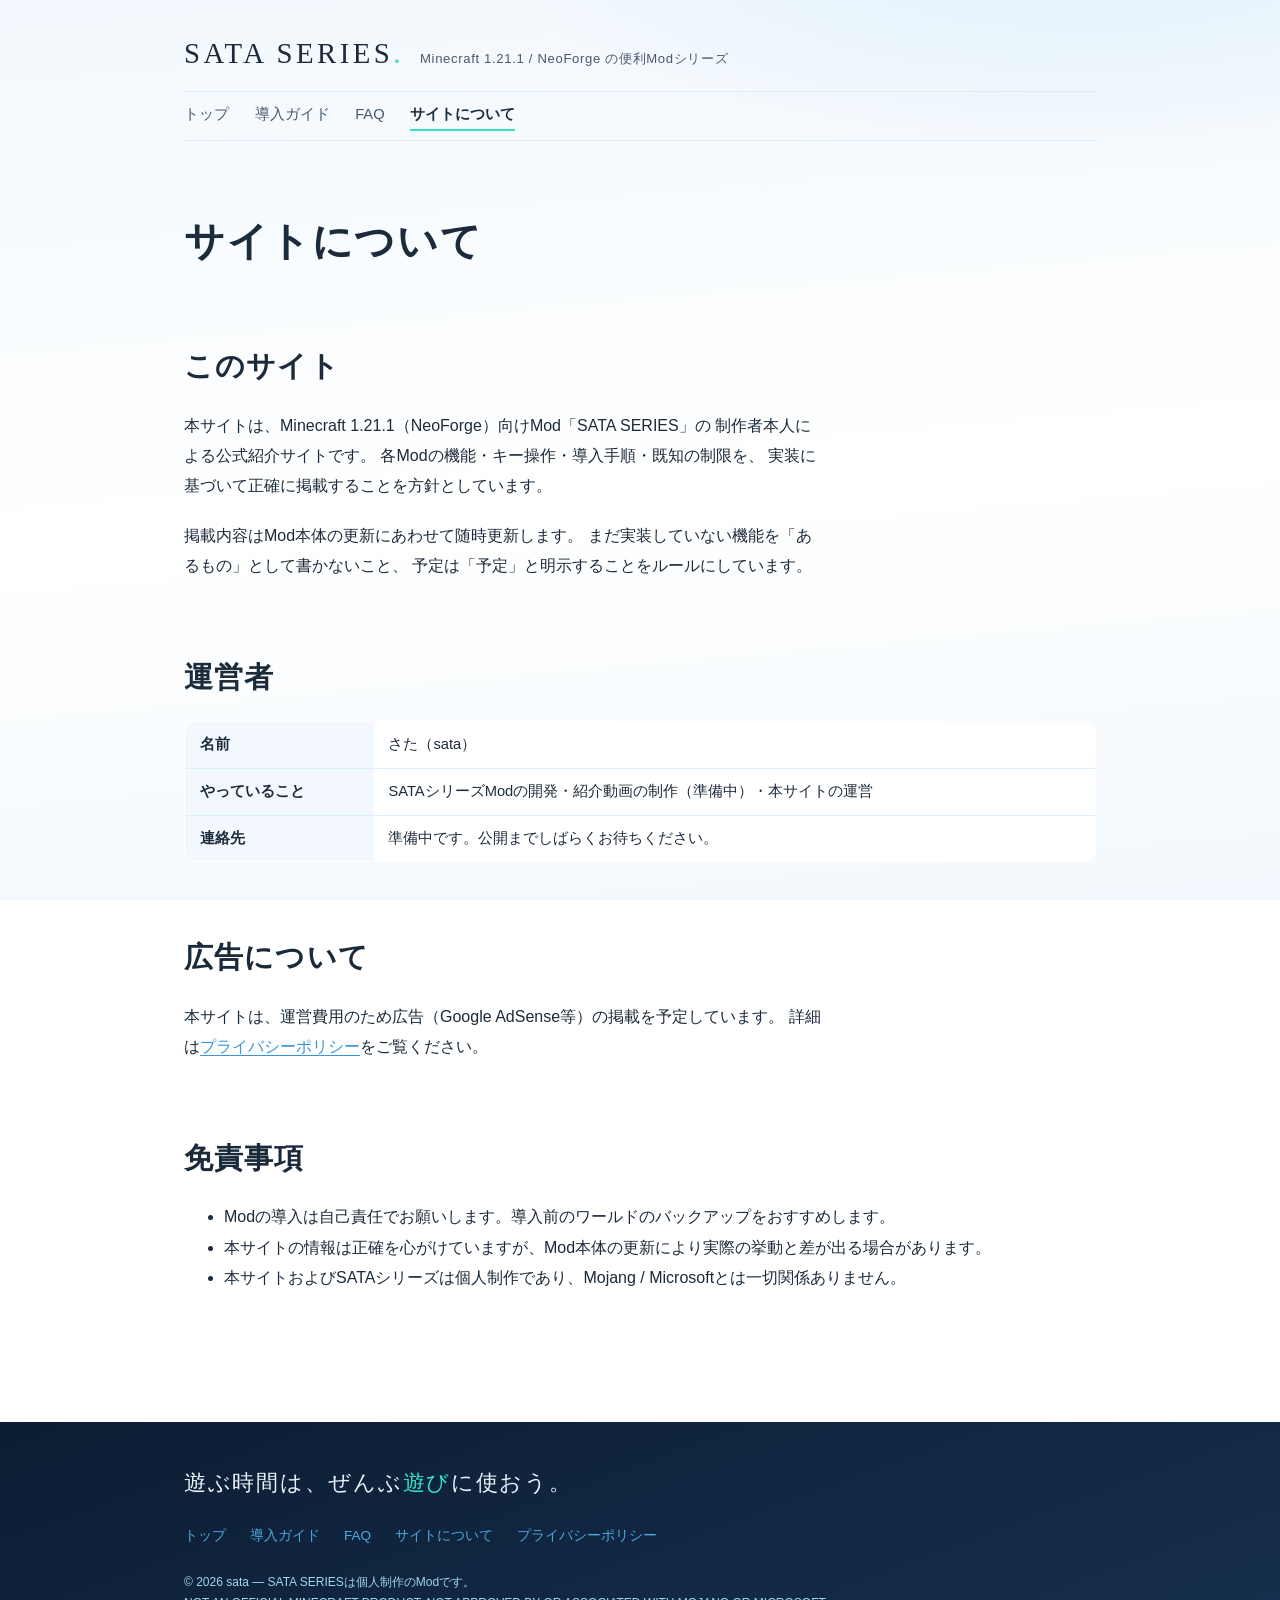
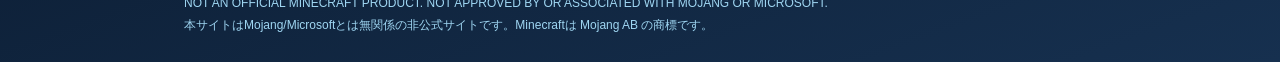
==== about.html @ c380eb28 "SATA SERIES 紹介サイト 初回公開 (6Mod/26モジュール)" ====
<!DOCTYPE html>
<html lang="ja">
<head>
<meta charset="UTF-8">
<meta name="viewport" content="width=device-width, initial-scale=1">
<title>サイトについて — 運営者情報・連絡先 | SATA SERIES</title>
<meta name="description" content="SATA SERIES公式紹介サイトの運営者情報・サイトの目的・連絡先・免責事項。">
<link rel="icon" type="image/svg+xml" href="assets/favicon.svg">
<link rel="stylesheet" href="css/site.css">
<meta property="og:type" content="website">
<meta property="og:title" content="サイトについて | SATA SERIES">
<meta property="og:description" content="運営者情報・サイトの目的・連絡先・免責事項。">
<meta property="og:image" content="assets/ogp.png">
</head>
<body>
<a class="skip" href="#main">本文へスキップ</a>

<header class="masthead wrap">
  <div class="brandline">
    <a class="brand" href="index.html">SATA SERIES<span class="dot">.</span></a>
    <span class="tagline">Minecraft 1.21.1 / NeoForge の便利Modシリーズ</span>
  </div>
  <nav aria-label="サイト内">
    <a href="index.html">トップ</a>
    <a href="guide.html">導入ガイド</a>
    <a href="faq.html">FAQ</a>
    <a href="about.html" aria-current="page">サイトについて</a>
  </nav>
</header>

<main id="main" class="doc wrap">
  <h1 style="margin-top: 1.2em;">サイトについて</h1>

  <h2>このサイト</h2>
  <p>
    本サイトは、Minecraft 1.21.1（NeoForge）向けMod「SATA SERIES」の
    制作者本人による公式紹介サイトです。
    各Modの機能・キー操作・導入手順・既知の制限を、
    実装に基づいて正確に掲載することを方針としています。
  </p>
  <p>
    掲載内容はMod本体の更新にあわせて随時更新します。
    まだ実装していない機能を「あるもの」として書かないこと、
    予定は「予定」と明示することをルールにしています。
  </p>

  <h2>運営者</h2>
  <div class="t-scroll">
    <table class="t">
      <tr><th>名前</th><td>さた（sata）</td></tr>
      <tr><th>やっていること</th><td>SATAシリーズModの開発・紹介動画の制作（準備中）・本サイトの運営</td></tr>
      <tr><th>連絡先</th><td>
        <!-- [CONTACT PLACEHOLDER] 公開用メールアドレス or 問い合わせフォームURLを決めたらここに記載する -->
        準備中です。公開までしばらくお待ちください。
      </td></tr>
    </table>
  </div>

  <h2>広告について</h2>
  <p>
    本サイトは、運営費用のため広告（Google AdSense等）の掲載を予定しています。
    詳細は<a href="privacy.html">プライバシーポリシー</a>をご覧ください。
  </p>

  <h2>免責事項</h2>
  <ul>
    <li>Modの導入は自己責任でお願いします。導入前のワールドのバックアップをおすすめします。</li>
    <li>本サイトの情報は正確を心がけていますが、Mod本体の更新により実際の挙動と差が出る場合があります。</li>
    <li>本サイトおよびSATAシリーズは個人制作であり、Mojang / Microsoftとは一切関係ありません。</li>
  </ul>
</main>

<footer class="site-foot">
  <div class="wrap">
    <p class="statement">遊ぶ時間は、ぜんぶ<span class="glow">遊び</span>に使おう。</p>
    <div class="foot-links">
      <a href="index.html">トップ</a>
      <a href="guide.html">導入ガイド</a>
      <a href="faq.html">FAQ</a>
      <a href="about.html">サイトについて</a>
      <a href="privacy.html">プライバシーポリシー</a>
    </div>
    <p class="legal">
      © 2026 sata — SATA SERIESは個人制作のModです。<br>
      NOT AN OFFICIAL MINECRAFT PRODUCT. NOT APPROVED BY OR ASSOCIATED WITH MOJANG OR MICROSOFT.<br>
      本サイトはMojang/Microsoftとは無関係の非公式サイトです。Minecraftは Mojang AB の商標です。
    </p>
  </div>
</footer>

</body>
</html>
---- css/site.css ----
/* ============================================================
   SATA SERIES 紹介サイト 共通スタイル
   デザイン基準: さたの美意識 v2.0（§3 パレット / §11 レイアウト規律）
   - 全色・全フォントは :root トークン経由（§11-4）
   - アニメは transform / opacity のみ（§11-5）
   ============================================================ */

:root {
  /* §3-2 確定パレット（ライト基調・春の朝） */
  --white: #FFFFFF;
  --mist: #F2F8FD;
  --pale-aqua: #DCEEFA;
  --sky-blue: #9FD6F2;
  --azure: #3A93D8;
  --aqua-glow: #35E0C4;
  --peach: #FFB27A;
  --ink: #1B2A3A;
  --ink-soft: #46586C;
  /* ダーク面（フッター等） */
  --navy: #0C1D33;
  --navy-surface: #16304F;
  --off-white: #EAF2F8;
  --bright-azure: #4EA8DE;

  /* タイポ（§4: 明朝的見出し × 読みやすいゴシック本文） */
  --font-head: "Yu Mincho", "YuMincho", "Hiragino Mincho ProN", "BIZ UDMincho", serif;
  --font-body: "Yu Gothic UI", "Yu Gothic", "YuGothic", "Hiragino Kaku Gothic ProN", "Meiryo", sans-serif;

  /* モーション（§11-5: 名前付きトークン・ease-out系） */
  --ease-out: cubic-bezier(0.22, 0.61, 0.36, 1);

  /* z-index 段階（§11-8: 9999禁止） */
  --z-nav: 10;
  --z-skip: 20;
}

/* ---- リセット・土台 ---- */
*, *::before, *::after { box-sizing: border-box; }
html, body { overflow-x: clip; }  /* §11-8 */
body {
  margin: 0;
  font-family: var(--font-body);
  color: var(--ink);
  background:
    radial-gradient(60rem 30rem at 85% -8rem, var(--pale-aqua), transparent 65%),
    linear-gradient(175deg, var(--mist), var(--white) 55%, var(--mist));
  background-attachment: fixed;
  line-height: 1.9;
  font-size: 16px;
  position: relative;
}
/* 粒状テクスチャ（§10-0-4） */
body::after {
  content: "";
  position: fixed;
  inset: 0;
  pointer-events: none;
  opacity: 0.05;
  mix-blend-mode: overlay;
  background-image: url("data:image/svg+xml,%3Csvg xmlns='http://www.w3.org/2000/svg' width='140' height='140'%3E%3Cfilter id='n'%3E%3CfeTurbulence type='fractalNoise' baseFrequency='0.9' numOctaves='2'/%3E%3CfeColorMatrix type='saturate' values='0'/%3E%3C/filter%3E%3Crect width='140' height='140' filter='url(%23n)'/%3E%3C/svg%3E");
}
img { max-width: 100%; height: auto; display: block; }
a { color: var(--azure); text-decoration-thickness: 1px; text-underline-offset: 3px; }
a:hover { color: var(--ink); }
a:focus-visible, button:focus-visible {
  outline: 3px solid var(--azure);  /* §11-6: フォーカスは即時・outline */
  outline-offset: 2px;
  border-radius: 4px;
}
::selection { background: var(--pale-aqua); }

h1, h2, h3 { font-family: var(--font-head); line-height: 1.45; letter-spacing: 0.04em; }
h1 { font-size: clamp(1.6rem, 5vw, 2.5rem); margin: 0 0 0.6em; overflow-wrap: anywhere; min-width: 0; }
h2 { font-size: clamp(1.3rem, 3.4vw, 1.8rem); margin: 2.6em 0 0.8em; }
h3 { font-size: clamp(1.05rem, 2.6vw, 1.25rem); margin: 2em 0 0.6em; }
p { margin: 0 0 1.2em; max-width: 40em; }  /* §11-3: 行長 全角25〜40字 */
kbd {
  font-family: var(--font-body);
  font-size: 0.85em;
  background: var(--white);
  border: 1px solid var(--sky-blue);
  border-bottom-width: 2px;
  border-radius: 5px;
  padding: 0.05em 0.55em;
  white-space: nowrap;
  color: var(--ink);
}
table { border-collapse: collapse; font-variant-numeric: tabular-nums; }

.wrap { max-width: 62rem; margin-inline: auto; padding-inline: clamp(1rem, 4vw, 2.5rem); }

/* ---- スキップリンク ---- */
.skip {
  position: absolute; left: 0.5rem; top: 0.5rem;
  transform: translateY(-300%);
  background: var(--white); padding: 0.4em 1em; border-radius: 6px;
  z-index: var(--z-skip);
}
.skip:focus-visible { transform: none; }

/* ---- マストヘッド型ナビ（§11-2: 万能ナビの指紋を避ける） ---- */
.masthead { padding-top: 1.6rem; }
.masthead .brandline {
  display: flex; flex-wrap: wrap; align-items: baseline; gap: 0.4rem 1rem;
}
.masthead .brand {
  font-family: var(--font-head);
  font-size: clamp(1.35rem, 4vw, 1.8rem);
  letter-spacing: 0.12em;
  color: var(--ink);
  text-decoration: none;
}
.masthead .brand .dot { color: var(--aqua-glow); }
.masthead .tagline { font-size: 0.82rem; color: var(--ink-soft); letter-spacing: 0.05em; }
.masthead nav {
  margin-top: 0.7rem;
  border-block: 1px solid var(--pale-aqua);
  padding-block: 0.55rem;
  display: flex; flex-wrap: wrap; gap: 0.2rem 1.6rem;
  font-size: 0.92rem;
}
.masthead nav a { text-decoration: none; color: var(--ink-soft); white-space: nowrap; }
.masthead nav a:hover { color: var(--azure); }
.masthead nav a[aria-current="page"] {
  color: var(--ink);
  font-weight: 700;
  border-bottom: 2px solid var(--aqua-glow);
}

/* ---- 見出しのグロー下線バー（§10-B 公式手段） ---- */
.u-glow {
  background-image: linear-gradient(90deg, var(--azure), var(--aqua-glow));
  background-repeat: no-repeat;
  background-size: 100% 0.28em;
  background-position: 0 92%;
  padding-inline: 0.06em;
}

/* ---- ヒーロー（§11-1: 100vh禁止・左重心の非対称） ---- */
.hero {
  display: grid;
  grid-template-columns: minmax(0, 7fr) minmax(0, 4fr);
  gap: 1.5rem 3rem;
  align-items: center;
  padding-block: clamp(2.5rem, 7vw, 4.5rem) clamp(2rem, 5vw, 3.5rem);
}
.hero .lead { font-size: 1.05rem; color: var(--ink-soft); }
.hero-art { position: relative; justify-self: center; }
.hero-art .halo {
  position: absolute; inset: -18%;
  background: radial-gradient(closest-side, var(--white) 0%, rgba(255,255,255,0) 72%);
  filter: blur(14px);
  z-index: -1;
}
.hero-art img {
  width: clamp(140px, 24vw, 230px);
  border-radius: 22%;
  transform: rotate(-4deg);
  box-shadow: 0 18px 45px rgba(58, 147, 216, 0.28);
}
/* 四点スター（静と動の火花・§10-0-5） */
.spark { position: absolute; width: 22px; height: 22px; }
.spark svg { width: 100%; height: 100%; }
.spark--tr { top: -8%; right: -14%; }
.spark--bl { bottom: -4%; left: -16%; width: 15px; height: 15px; }
/* 入場演出は初回1回だけ（§11-5） */
@media (prefers-reduced-motion: no-preference) {
  .hero > * { animation: rise 0.7s var(--ease-out) both; }
  .hero > *:nth-child(2) { animation-delay: 0.12s; }
  @keyframes rise {
    from { opacity: 0; transform: translateY(14px); }
    to   { opacity: 1; transform: none; }
  }
}

/* ---- 正直ステータス帯（公開準備中の告知） ---- */
.notice {
  border: 1px solid var(--sky-blue);
  background: linear-gradient(120deg, var(--white), var(--pale-aqua));
  border-radius: 12px;
  padding: 0.9rem 1.3rem;
  font-size: 0.92rem;
  max-width: none;
}
.notice strong { color: var(--azure); }

/* ---- Modラインナップ（§11-1: 3等分カードグリッドを避ける）
   主役1枚を大きく、残り4本は行リストで非対称に見せる ---- */
.lineup { margin-block: 2.5rem 3.5rem; }
.lineup-featured {
  display: grid;
  grid-template-columns: auto minmax(0, 1fr);
  gap: 1.2rem 2rem;
  align-items: center;
  background:
    radial-gradient(24rem 14rem at 100% 0%, rgba(53, 224, 196, 0.12), transparent 70%),
    linear-gradient(150deg, var(--white), var(--pale-aqua));
  border: 1px solid var(--pale-aqua);
  border-radius: 18px;
  padding: clamp(1.2rem, 4vw, 2.2rem);
  box-shadow: 0 14px 40px rgba(58, 147, 216, 0.12);
}
.lineup-featured img { width: clamp(84px, 14vw, 132px); border-radius: 20%; }
.lineup-featured h3 { margin: 0 0 0.3em; }
.lineup-featured p { margin-bottom: 0.8em; }
.lineup-rows { list-style: none; margin: 1.6rem 0 0; padding: 0; }
.lineup-rows li {
  display: grid;
  grid-template-columns: auto minmax(0, 1fr) auto;
  gap: 1.1rem;
  align-items: center;
  padding: 0.95rem 0.4rem;
  border-bottom: 1px solid var(--pale-aqua);
}
.lineup-rows img { width: 52px; border-radius: 22%; }
.lineup-rows .name { font-family: var(--font-head); font-size: 1.06rem; }
.lineup-rows .desc { color: var(--ink-soft); font-size: 0.9rem; display: block; }
.lineup-rows a.more { white-space: nowrap; font-size: 0.9rem; }

/* ---- ボタン（§11-6: 5状態を実装） ---- */
.btn {
  display: inline-block;
  font-family: var(--font-body);
  font-size: 0.95rem;
  font-weight: 700;
  color: var(--white);
  background: linear-gradient(120deg, var(--azure), var(--aqua-glow));
  border: none;
  border-radius: 999px;
  padding: 0.65em 1.7em;
  text-decoration: none;
  white-space: nowrap;
  cursor: pointer;
  transition: transform 0.18s var(--ease-out);  /* §11-5: allは使わない */
}
.btn:hover { transform: translateY(-2px); color: var(--white); }
.btn:active { transform: translateY(0); }
.btn[aria-disabled="true"] {
  opacity: 0.55;
  cursor: not-allowed;
  transform: none;
  background: var(--ink-soft);
}
.btn--ghost {
  color: var(--azure);
  background: transparent;
  border: 1.5px solid var(--sky-blue);
}
.btn--ghost:hover { color: var(--ink); transform: translateY(-2px); }

/* ---- 記事・ドキュメント面 ---- */
.doc { padding-block: 1.5rem 3rem; }
.breadcrumb { font-size: 0.85rem; color: var(--ink-soft); margin-block: 1.2rem 0; }
.breadcrumb a { color: var(--ink-soft); }
.modhead {
  display: grid;
  grid-template-columns: auto minmax(0, 1fr);
  gap: 1.4rem 2rem;
  align-items: center;
  margin-block: 1.4rem 0.6rem;
}
.modhead img { width: clamp(88px, 15vw, 128px); border-radius: 20%; box-shadow: 0 10px 30px rgba(58,147,216,0.22); }
.modhead .en { color: var(--ink-soft); font-size: 0.95rem; letter-spacing: 0.06em; }
.meta-chips { display: flex; flex-wrap: wrap; gap: 0.5rem; margin-block: 0.8rem 0; padding: 0; list-style: none; font-size: 0.8rem; }
.meta-chips li {
  background: var(--white);
  border: 1px solid var(--pale-aqua);
  border-radius: 999px;
  padding: 0.15em 0.9em;
  color: var(--ink-soft);
  white-space: nowrap;
}

/* ---- モジュール一覧（ドキュメント型・カード入れ子にしない） ---- */
.modules { list-style: none; margin: 1.4rem 0 0; padding: 0; }
.modules > li {
  padding: 1.2rem 0.2rem 1.05rem;
  border-top: 1px solid var(--pale-aqua);
}
.modules > li:last-child { border-bottom: 1px solid var(--pale-aqua); }
.modules .mod-line {
  display: flex; flex-wrap: wrap; align-items: baseline; gap: 0.4rem 0.8rem;
}
.modules .mod-name { font-family: var(--font-head); font-size: 1.12rem; font-weight: 700; }
.modules .mod-desc { margin: 0.35em 0 0; color: var(--ink-soft); max-width: 44em; }
.tag {
  font-size: 0.72rem;
  border-radius: 999px;
  padding: 0.1em 0.8em;
  white-space: nowrap;
  letter-spacing: 0.04em;
}
.tag--on  { background: var(--pale-aqua); color: var(--azure); border: 1px solid var(--sky-blue); }
.tag--off { background: var(--white); color: var(--ink-soft); border: 1px solid var(--pale-aqua); }
.tag--key { background: var(--white); color: var(--ink); border: 1px solid var(--sky-blue); }

/* ---- 表 ---- */
.t {
  width: 100%;
  font-size: 0.92rem;
  background: var(--white);
  border: 1px solid var(--pale-aqua);
  border-radius: 12px;
  overflow: hidden;
}
.t th, .t td { text-align: left; padding: 0.6em 1em; border-bottom: 1px solid var(--pale-aqua); vertical-align: top; }
.t tr:last-child > * { border-bottom: none; }
.t th { background: var(--mist); font-weight: 700; white-space: nowrap; }
.t-scroll { overflow-x: auto; }

/* ---- 手順（導入ガイド） ---- */
.steps { counter-reset: step; list-style: none; margin: 1.6rem 0; padding: 0; }
.steps > li {
  position: relative;
  padding: 0 0 1.8rem 3.4rem;
}
.steps > li::before {
  counter-increment: step;
  content: counter(step);
  position: absolute; left: 0; top: 0.1em;
  width: 2.2rem; height: 2.2rem;
  display: grid; place-items: center;
  font-family: var(--font-head);
  font-size: 1.1rem;
  color: var(--white);
  background: linear-gradient(140deg, var(--azure), var(--aqua-glow));
  border-radius: 50%;
}
.steps > li:not(:last-child)::after {
  content: "";
  position: absolute; left: 1.05rem; top: 2.7rem; bottom: 0.3rem;
  width: 2px;
  background: var(--pale-aqua);
}
.steps h3 { margin: 0 0 0.4em; }
.steps p { margin-bottom: 0.6em; }

/* ---- FAQ ---- */
.faq details {
  border-bottom: 1px solid var(--pale-aqua);
  padding-block: 0.4rem;
}
.faq summary {
  cursor: pointer;
  font-weight: 700;
  padding: 0.7rem 0.2rem;
  list-style-position: outside;
}
.faq summary:hover { color: var(--azure); }
.faq details > div { padding: 0 0.2rem 1rem; color: var(--ink-soft); }
.faq details > div p { max-width: 44em; }

/* ---- DLプレースホルダ（正直表示・§11-7） ---- */
.dl-box {
  border: 1.5px dashed var(--sky-blue);
  border-radius: 14px;
  background: var(--white);
  padding: 1.3rem 1.5rem;
  margin-block: 1.8rem;
}
.dl-box p { margin-bottom: 0.7em; max-width: none; }
.dl-box .small { font-size: 0.85rem; color: var(--ink-soft); }

/* ---- ステートメント型フッター（§11-2） ---- */
.site-foot {
  margin-top: 4rem;
  background: linear-gradient(160deg, var(--navy), var(--navy-surface));
  color: var(--off-white);           /* §11-4: ダーク面の文字は明色 */
  padding-block: 2.6rem 1.6rem;
}
.site-foot .statement {
  font-family: var(--font-head);
  font-size: clamp(1.05rem, 2.6vw, 1.35rem);
  letter-spacing: 0.08em;
  margin: 0 0 1.2rem;
}
.site-foot .statement .glow { color: var(--aqua-glow); }
.site-foot a { color: var(--bright-azure); }
.site-foot a:hover { color: var(--off-white); }
.site-foot .foot-links { display: flex; flex-wrap: wrap; gap: 0.3rem 1.5rem; font-size: 0.85rem; margin-bottom: 1.4rem; }
.site-foot .foot-links a { text-decoration: none; white-space: nowrap; }
.site-foot .legal { font-size: 0.75rem; color: var(--sky-blue); line-height: 1.8; max-width: none; margin: 0; }

/* ---- レスポンシブ（§11-8） ---- */
@media (max-width: 720px) {
  .hero { grid-template-columns: minmax(0, 1fr); }
  .hero-art { order: -1; justify-self: start; }
  .hero-art img { width: 110px; }
  .lineup-featured { grid-template-columns: minmax(0, 1fr); }
  .lineup-featured img { width: 76px; }
  .lineup-rows li { grid-template-columns: auto minmax(0, 1fr); }
  .lineup-rows a.more { grid-column: 2; justify-self: start; }
  .modhead { grid-template-columns: minmax(0, 1fr); }
  .modhead img { width: 84px; }
}

@media (prefers-reduced-motion: reduce) {
  * { animation: none !important; transition: none !important; }
}
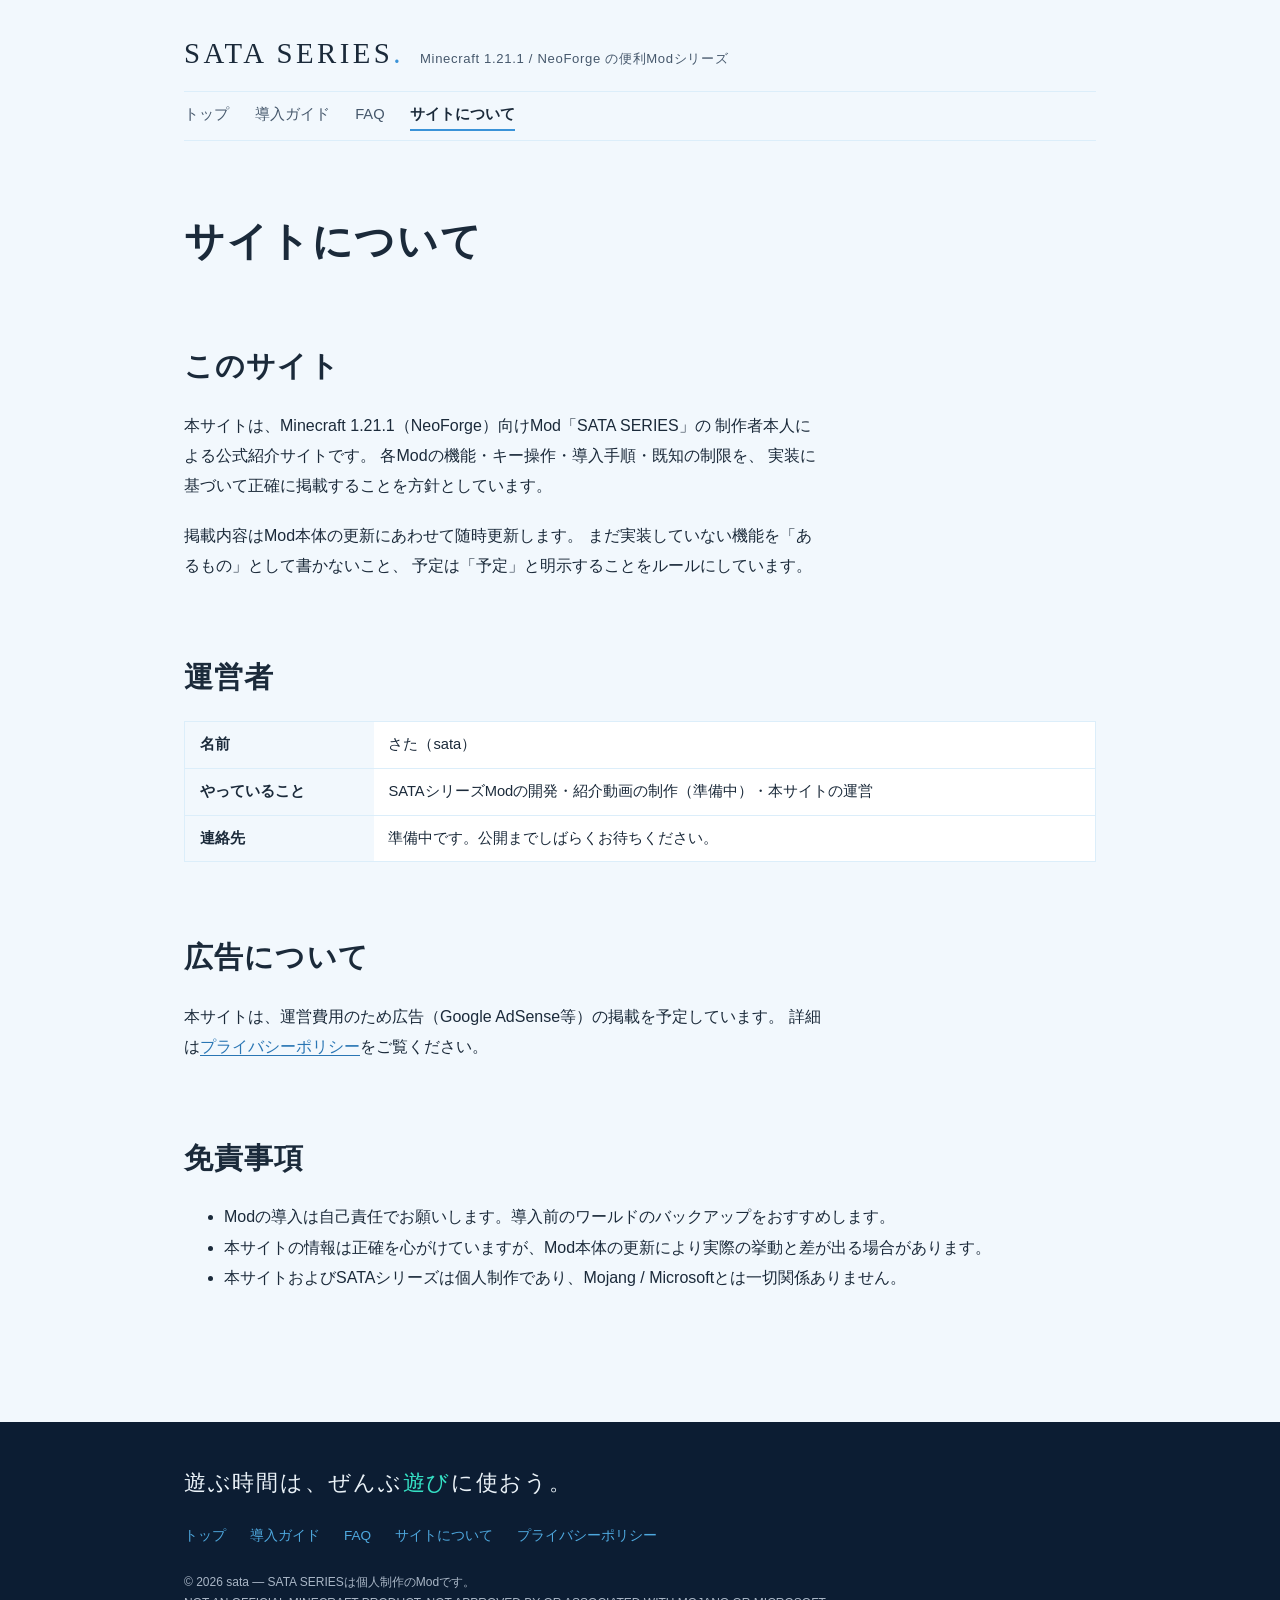
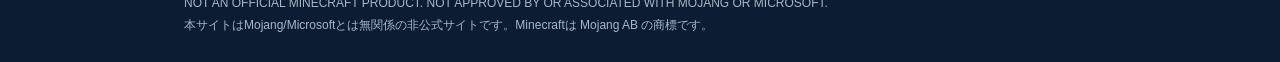
==== commit ffc0e2d6: "v2.0.0: 3本構成に更新（正本 shuto/minecraft-mod 8c71ca2 の site/・legal-gate PASS 2026-09-27 4f53cda18c2b・承認 #3" ====
--- a/about.html
+++ b/about.html
@@ -7,10 +7,12 @@
 <meta name="description" content="SATA SERIES公式紹介サイトの運営者情報・サイトの目的・連絡先・免責事項。">
 <link rel="icon" type="image/svg+xml" href="assets/favicon.svg">
 <link rel="stylesheet" href="css/site.css">
+<link rel="canonical" href="https://sata-series.sata-app.workers.dev/about">
+<meta property="og:url" content="https://sata-series.sata-app.workers.dev/about">
 <meta property="og:type" content="website">
 <meta property="og:title" content="サイトについて | SATA SERIES">
 <meta property="og:description" content="運営者情報・サイトの目的・連絡先・免責事項。">
-<meta property="og:image" content="assets/ogp.png">
+<meta property="og:image" content="https://sata-series.sata-app.workers.dev/assets/ogp.png">
 </head>
 <body>
 <a class="skip" href="#main">本文へスキップ</a>
@@ -29,7 +31,7 @@
 </header>
 
 <main id="main" class="doc wrap">
-  <h1 style="margin-top: 1.2em;">サイトについて</h1>
+  <h1 class="page-title">サイトについて</h1>
 
   <h2>このサイト</h2>
   <p>
@@ -72,7 +74,7 @@
 
 <footer class="site-foot">
   <div class="wrap">
-    <p class="statement">遊ぶ時間は、ぜんぶ<span class="glow">遊び</span>に使おう。</p>
+    <p class="statement">遊ぶ時間は、ぜんぶ<span class="em">遊び</span>に使おう。</p>
     <div class="foot-links">
       <a href="index.html">トップ</a>
       <a href="guide.html">導入ガイド</a>
--- a/css/site.css
+++ b/css/site.css
@@ -1,7 +1,8 @@
 /* ============================================================
-   SATA SERIES 紹介サイト 共通スタイル
-   デザイン基準: さたの美意識 v2.0（§3 パレット / §11 レイアウト規律）
+   SATA SERIES 紹介サイト 共通スタイル（v2.0.0・3本構成）
+   デザイン基準: さたの美意識 v2.1（§3-4 UI面はソリッド / §11 レイアウト規律）
    - 全色・全フォントは :root トークン経由（§11-4）
+   - UIの面・ボタン・下線にグラデを使わない（§3-4）。深みは面の階調＋ヘアラインで
    - アニメは transform / opacity のみ（§11-5）
    ============================================================ */
 
@@ -12,15 +13,20 @@
   --pale-aqua: #DCEEFA;
   --sky-blue: #9FD6F2;
   --azure: #3A93D8;
+  --azure-deep: #2A76B4;
   --aqua-glow: #35E0C4;
-  --peach: #FFB27A;
   --ink: #1B2A3A;
   --ink-soft: #46586C;
-  /* ダーク面（フッター等） */
+  /* ダーク面（フッター） */
   --navy: #0C1D33;
-  --navy-surface: #16304F;
   --off-white: #EAF2F8;
   --bright-azure: #4EA8DE;
+  --muted-silver: #A9B6C6;
+
+  /* 各Modの色（アイコンと同じ・小さな印にだけ使う） */
+  --mod-benri: #45C486;
+  --mod-hud: #9575F5;
+  --mod-rewind: #4CC9F0;
 
   /* タイポ（§4: 明朝的見出し × 読みやすいゴシック本文） */
   --font-head: "Yu Mincho", "YuMincho", "Hiragino Mincho ProN", "BIZ UDMincho", serif;
@@ -30,7 +36,6 @@
   --ease-out: cubic-bezier(0.22, 0.61, 0.36, 1);
 
   /* z-index 段階（§11-8: 9999禁止） */
-  --z-nav: 10;
   --z-skip: 20;
 }
 
@@ -41,28 +46,14 @@
   margin: 0;
   font-family: var(--font-body);
   color: var(--ink);
-  background:
-    radial-gradient(60rem 30rem at 85% -8rem, var(--pale-aqua), transparent 65%),
-    linear-gradient(175deg, var(--mist), var(--white) 55%, var(--mist));
-  background-attachment: fixed;
+  background: var(--mist);
   line-height: 1.9;
   font-size: 16px;
-  position: relative;
-}
-/* 粒状テクスチャ（§10-0-4） */
-body::after {
-  content: "";
-  position: fixed;
-  inset: 0;
-  pointer-events: none;
-  opacity: 0.05;
-  mix-blend-mode: overlay;
-  background-image: url("data:image/svg+xml,%3Csvg xmlns='http://www.w3.org/2000/svg' width='140' height='140'%3E%3Cfilter id='n'%3E%3CfeTurbulence type='fractalNoise' baseFrequency='0.9' numOctaves='2'/%3E%3CfeColorMatrix type='saturate' values='0'/%3E%3C/filter%3E%3Crect width='140' height='140' filter='url(%23n)'/%3E%3C/svg%3E");
 }
 img { max-width: 100%; height: auto; display: block; }
-a { color: var(--azure); text-decoration-thickness: 1px; text-underline-offset: 3px; }
+a { color: var(--azure-deep); text-decoration-thickness: 1px; text-underline-offset: 3px; }
 a:hover { color: var(--ink); }
-a:focus-visible, button:focus-visible {
+a:focus-visible, button:focus-visible, summary:focus-visible {
   outline: 3px solid var(--azure);  /* §11-6: フォーカスは即時・outline */
   outline-offset: 2px;
   border-radius: 4px;
@@ -74,6 +65,14 @@
 h2 { font-size: clamp(1.3rem, 3.4vw, 1.8rem); margin: 2.6em 0 0.8em; }
 h3 { font-size: clamp(1.05rem, 2.6vw, 1.25rem); margin: 2em 0 0.6em; }
 p { margin: 0 0 1.2em; max-width: 40em; }  /* §11-3: 行長 全角25〜40字 */
+code {
+  font-size: 0.88em;
+  background: var(--white);
+  border: 1px solid var(--pale-aqua);
+  border-radius: 4px;
+  padding: 0.05em 0.4em;
+  overflow-wrap: anywhere;
+}
 kbd {
   font-family: var(--font-body);
   font-size: 0.85em;
@@ -86,6 +85,7 @@
   color: var(--ink);
 }
 table { border-collapse: collapse; font-variant-numeric: tabular-nums; }
+.small { font-size: 0.88rem; color: var(--ink-soft); }
 
 .wrap { max-width: 62rem; margin-inline: auto; padding-inline: clamp(1rem, 4vw, 2.5rem); }
 
@@ -110,7 +110,7 @@
   color: var(--ink);
   text-decoration: none;
 }
-.masthead .brand .dot { color: var(--aqua-glow); }
+.masthead .brand .dot { color: var(--azure); }
 .masthead .tagline { font-size: 0.82rem; color: var(--ink-soft); letter-spacing: 0.05em; }
 .masthead nav {
   margin-top: 0.7rem;
@@ -120,19 +120,16 @@
   font-size: 0.92rem;
 }
 .masthead nav a { text-decoration: none; color: var(--ink-soft); white-space: nowrap; }
-.masthead nav a:hover { color: var(--azure); }
+.masthead nav a:hover { color: var(--azure-deep); }
 .masthead nav a[aria-current="page"] {
   color: var(--ink);
   font-weight: 700;
-  border-bottom: 2px solid var(--aqua-glow);
-}
-
-/* ---- 見出しのグロー下線バー（§10-B 公式手段） ---- */
-.u-glow {
-  background-image: linear-gradient(90deg, var(--azure), var(--aqua-glow));
-  background-repeat: no-repeat;
-  background-size: 100% 0.28em;
-  background-position: 0 92%;
+  border-bottom: 2px solid var(--azure);
+}
+
+/* ---- 見出しの強調（ソリッドの下線バー・§11-3） ---- */
+.u-bar {
+  box-shadow: inset 0 -0.26em 0 var(--sky-blue);
   padding-inline: 0.06em;
 }
 
@@ -145,24 +142,22 @@
   padding-block: clamp(2.5rem, 7vw, 4.5rem) clamp(2rem, 5vw, 3.5rem);
 }
 .hero .lead { font-size: 1.05rem; color: var(--ink-soft); }
-.hero-art { position: relative; justify-self: center; }
-.hero-art .halo {
-  position: absolute; inset: -18%;
-  background: radial-gradient(closest-side, var(--white) 0%, rgba(255,255,255,0) 72%);
-  filter: blur(14px);
-  z-index: -1;
-}
-.hero-art img {
-  width: clamp(140px, 24vw, 230px);
-  border-radius: 22%;
-  transform: rotate(-4deg);
-  box-shadow: 0 18px 45px rgba(58, 147, 216, 0.28);
-}
-/* 四点スター（静と動の火花・§10-0-5） */
-.spark { position: absolute; width: 22px; height: 22px; }
-.spark svg { width: 100%; height: 100%; }
-.spark--tr { top: -8%; right: -14%; }
-.spark--bl { bottom: -4%; left: -16%; width: 15px; height: 15px; }
+/* 3本のアイコンを対角にずらして置く（静と動・§1-1） */
+.hero-icons {
+  position: relative;
+  justify-self: center;
+  width: clamp(200px, 26vw, 280px);
+  aspect-ratio: 1 / 1;
+}
+.hero-icons img {
+  position: absolute;
+  width: 46%;
+  border-radius: 12%;
+  border: 1px solid var(--pale-aqua);
+}
+.hero-icons img:nth-child(1) { left: 0; top: 4%; transform: rotate(-4deg); }
+.hero-icons img:nth-child(2) { left: 30%; top: 27%; width: 50%; }
+.hero-icons img:nth-child(3) { right: 0; bottom: 0; transform: rotate(4deg); }
 /* 入場演出は初回1回だけ（§11-5） */
 @media (prefers-reduced-motion: no-preference) {
   .hero > * { animation: rise 0.7s var(--ease-out) both; }
@@ -176,56 +171,44 @@
 /* ---- 正直ステータス帯（公開準備中の告知） ---- */
 .notice {
   border: 1px solid var(--sky-blue);
-  background: linear-gradient(120deg, var(--white), var(--pale-aqua));
+  background: var(--white);
   border-radius: 12px;
   padding: 0.9rem 1.3rem;
   font-size: 0.92rem;
   max-width: none;
 }
-.notice strong { color: var(--azure); }
-
-/* ---- Modラインナップ（§11-1: 3等分カードグリッドを避ける）
-   主役1枚を大きく、残り4本は行リストで非対称に見せる ---- */
+.notice strong { color: var(--azure-deep); }
+
+/* ---- Modラインナップ（§11-1: カードグリッドにせず、台帳型の行で並べる） ---- */
 .lineup { margin-block: 2.5rem 3.5rem; }
-.lineup-featured {
-  display: grid;
-  grid-template-columns: auto minmax(0, 1fr);
-  gap: 1.2rem 2rem;
-  align-items: center;
-  background:
-    radial-gradient(24rem 14rem at 100% 0%, rgba(53, 224, 196, 0.12), transparent 70%),
-    linear-gradient(150deg, var(--white), var(--pale-aqua));
-  border: 1px solid var(--pale-aqua);
-  border-radius: 18px;
-  padding: clamp(1.2rem, 4vw, 2.2rem);
-  box-shadow: 0 14px 40px rgba(58, 147, 216, 0.12);
-}
-.lineup-featured img { width: clamp(84px, 14vw, 132px); border-radius: 20%; }
-.lineup-featured h3 { margin: 0 0 0.3em; }
-.lineup-featured p { margin-bottom: 0.8em; }
-.lineup-rows { list-style: none; margin: 1.6rem 0 0; padding: 0; }
-.lineup-rows li {
+.lineup-rows { list-style: none; margin: 1.6rem 0 0; padding: 0; border-top: 1px solid var(--sky-blue); }
+.lineup-rows > li {
   display: grid;
   grid-template-columns: auto minmax(0, 1fr) auto;
-  gap: 1.1rem;
-  align-items: center;
-  padding: 0.95rem 0.4rem;
+  gap: 0.4rem 1.6rem;
+  align-items: start;
+  padding: 1.5rem 0.2rem;
   border-bottom: 1px solid var(--pale-aqua);
 }
-.lineup-rows img { width: 52px; border-radius: 22%; }
-.lineup-rows .name { font-family: var(--font-head); font-size: 1.06rem; }
-.lineup-rows .desc { color: var(--ink-soft); font-size: 0.9rem; display: block; }
-.lineup-rows a.more { white-space: nowrap; font-size: 0.9rem; }
-
-/* ---- ボタン（§11-6: 5状態を実装） ---- */
+.lineup-rows img { width: clamp(64px, 11vw, 96px); border-radius: 14%; }
+.lineup-rows .name { font-family: var(--font-head); font-size: clamp(1.15rem, 3vw, 1.4rem); font-weight: 700; margin: 0; }
+.lineup-rows .en { font-size: 0.85rem; color: var(--ink-soft); letter-spacing: 0.06em; margin: 0 0 0.4em; }
+.lineup-rows .desc { color: var(--ink-soft); font-size: 0.95rem; margin: 0 0 0.5em; }
+.lineup-rows a.more { white-space: nowrap; font-size: 0.92rem; align-self: center; }
+.mod-mark { display: inline-block; width: 0.6em; height: 0.6em; margin-right: 0.45em; vertical-align: 0.1em; }
+.mod-mark--benri { background: var(--mod-benri); }
+.mod-mark--hud { background: var(--mod-hud); }
+.mod-mark--rewind { background: var(--mod-rewind); }
+
+/* ---- ボタン（§11-6: 状態を実装・§3-4: ソリッド塗り） ---- */
 .btn {
   display: inline-block;
   font-family: var(--font-body);
   font-size: 0.95rem;
   font-weight: 700;
   color: var(--white);
-  background: linear-gradient(120deg, var(--azure), var(--aqua-glow));
-  border: none;
+  background: var(--azure-deep);
+  border: 1.5px solid var(--azure-deep);
   border-radius: 999px;
   padding: 0.65em 1.7em;
   text-decoration: none;
@@ -239,17 +222,18 @@
   opacity: 0.55;
   cursor: not-allowed;
   transform: none;
-  background: var(--ink-soft);
 }
 .btn--ghost {
-  color: var(--azure);
+  color: var(--azure-deep);
   background: transparent;
-  border: 1.5px solid var(--sky-blue);
-}
-.btn--ghost:hover { color: var(--ink); transform: translateY(-2px); }
+  border-color: var(--sky-blue);
+}
+.btn--ghost:hover { color: var(--ink); }
 
 /* ---- 記事・ドキュメント面 ---- */
 .doc { padding-block: 1.5rem 3rem; }
+.page-title { margin-top: 1.2em; }
+.page-title .sub { display: block; font-size: 0.6em; }
 .breadcrumb { font-size: 0.85rem; color: var(--ink-soft); margin-block: 1.2rem 0; }
 .breadcrumb a { color: var(--ink-soft); }
 .modhead {
@@ -259,8 +243,9 @@
   align-items: center;
   margin-block: 1.4rem 0.6rem;
 }
-.modhead img { width: clamp(88px, 15vw, 128px); border-radius: 20%; box-shadow: 0 10px 30px rgba(58,147,216,0.22); }
-.modhead .en { color: var(--ink-soft); font-size: 0.95rem; letter-spacing: 0.06em; }
+.modhead img { width: clamp(88px, 15vw, 128px); border-radius: 14%; }
+.modhead h1 { margin-bottom: 0.2em; }
+.modhead .en { color: var(--ink-soft); font-size: 0.95rem; letter-spacing: 0.06em; margin-bottom: 0.4em; }
 .meta-chips { display: flex; flex-wrap: wrap; gap: 0.5rem; margin-block: 0.8rem 0; padding: 0; list-style: none; font-size: 0.8rem; }
 .meta-chips li {
   background: var(--white);
@@ -290,7 +275,7 @@
   white-space: nowrap;
   letter-spacing: 0.04em;
 }
-.tag--on  { background: var(--pale-aqua); color: var(--azure); border: 1px solid var(--sky-blue); }
+.tag--on  { background: var(--pale-aqua); color: var(--azure-deep); border: 1px solid var(--sky-blue); }
 .tag--off { background: var(--white); color: var(--ink-soft); border: 1px solid var(--pale-aqua); }
 .tag--key { background: var(--white); color: var(--ink); border: 1px solid var(--sky-blue); }
 
@@ -300,8 +285,6 @@
   font-size: 0.92rem;
   background: var(--white);
   border: 1px solid var(--pale-aqua);
-  border-radius: 12px;
-  overflow: hidden;
 }
 .t th, .t td { text-align: left; padding: 0.6em 1em; border-bottom: 1px solid var(--pale-aqua); vertical-align: top; }
 .t tr:last-child > * { border-bottom: none; }
@@ -323,7 +306,7 @@
   font-family: var(--font-head);
   font-size: 1.1rem;
   color: var(--white);
-  background: linear-gradient(140deg, var(--azure), var(--aqua-glow));
+  background: var(--azure-deep);
   border-radius: 50%;
 }
 .steps > li:not(:last-child)::after {
@@ -346,7 +329,7 @@
   padding: 0.7rem 0.2rem;
   list-style-position: outside;
 }
-.faq summary:hover { color: var(--azure); }
+.faq summary:hover { color: var(--azure-deep); }
 .faq details > div { padding: 0 0.2rem 1rem; color: var(--ink-soft); }
 .faq details > div p { max-width: 44em; }
 
@@ -359,12 +342,11 @@
   margin-block: 1.8rem;
 }
 .dl-box p { margin-bottom: 0.7em; max-width: none; }
-.dl-box .small { font-size: 0.85rem; color: var(--ink-soft); }
 
 /* ---- ステートメント型フッター（§11-2） ---- */
 .site-foot {
   margin-top: 4rem;
-  background: linear-gradient(160deg, var(--navy), var(--navy-surface));
+  background: var(--navy);
   color: var(--off-white);           /* §11-4: ダーク面の文字は明色 */
   padding-block: 2.6rem 1.6rem;
 }
@@ -374,21 +356,18 @@
   letter-spacing: 0.08em;
   margin: 0 0 1.2rem;
 }
-.site-foot .statement .glow { color: var(--aqua-glow); }
+.site-foot .statement .em { color: var(--aqua-glow); }
 .site-foot a { color: var(--bright-azure); }
 .site-foot a:hover { color: var(--off-white); }
 .site-foot .foot-links { display: flex; flex-wrap: wrap; gap: 0.3rem 1.5rem; font-size: 0.85rem; margin-bottom: 1.4rem; }
 .site-foot .foot-links a { text-decoration: none; white-space: nowrap; }
-.site-foot .legal { font-size: 0.75rem; color: var(--sky-blue); line-height: 1.8; max-width: none; margin: 0; }
+.site-foot .legal { font-size: 0.75rem; color: var(--muted-silver); line-height: 1.8; max-width: none; margin: 0; }
 
 /* ---- レスポンシブ（§11-8） ---- */
 @media (max-width: 720px) {
   .hero { grid-template-columns: minmax(0, 1fr); }
-  .hero-art { order: -1; justify-self: start; }
-  .hero-art img { width: 110px; }
-  .lineup-featured { grid-template-columns: minmax(0, 1fr); }
-  .lineup-featured img { width: 76px; }
-  .lineup-rows li { grid-template-columns: auto minmax(0, 1fr); }
+  .hero-icons { order: -1; justify-self: start; width: 180px; }
+  .lineup-rows > li { grid-template-columns: auto minmax(0, 1fr); }
   .lineup-rows a.more { grid-column: 2; justify-self: start; }
   .modhead { grid-template-columns: minmax(0, 1fr); }
   .modhead img { width: 84px; }
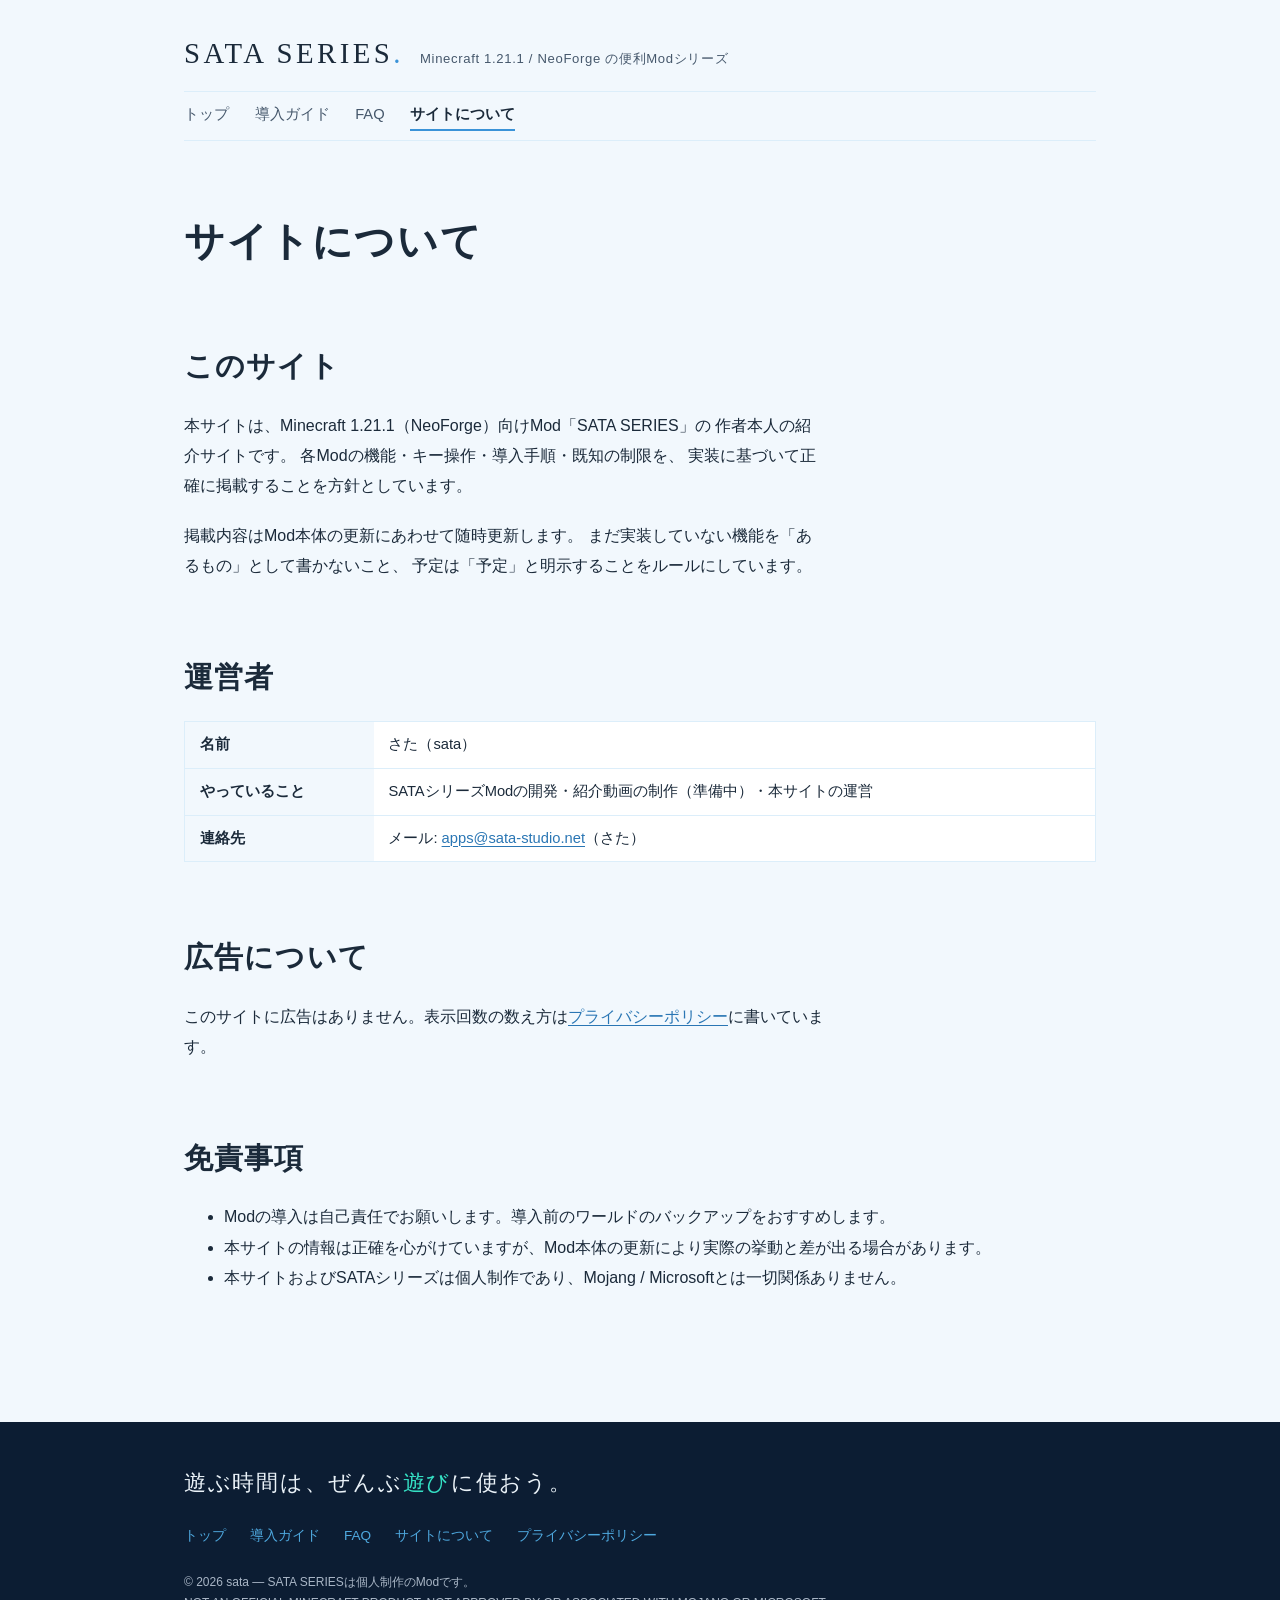
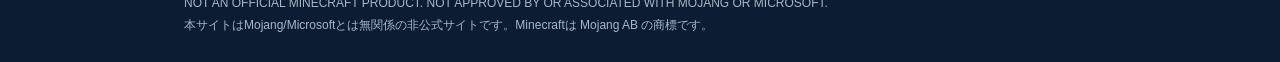
==== commit 791a0070: "v2.1.0: 連絡先・プライバシーポリシー差し替え・表示回数の計測（タグなし Worker）（正本 shuto/minecraft-mod 52cef33 の site/・fact-gate PAS" ====
--- a/about.html
+++ b/about.html
@@ -4,7 +4,7 @@
 <meta charset="UTF-8">
 <meta name="viewport" content="width=device-width, initial-scale=1">
 <title>サイトについて — 運営者情報・連絡先 | SATA SERIES</title>
-<meta name="description" content="SATA SERIES公式紹介サイトの運営者情報・サイトの目的・連絡先・免責事項。">
+<meta name="description" content="SATA SERIES（作者本人の紹介サイト）の運営者情報・サイトの目的・連絡先・免責事項。">
 <link rel="icon" type="image/svg+xml" href="assets/favicon.svg">
 <link rel="stylesheet" href="css/site.css">
 <link rel="canonical" href="https://sata-series.sata-app.workers.dev/about">
@@ -36,7 +36,7 @@
   <h2>このサイト</h2>
   <p>
     本サイトは、Minecraft 1.21.1（NeoForge）向けMod「SATA SERIES」の
-    制作者本人による公式紹介サイトです。
+    作者本人の紹介サイトです。
     各Modの機能・キー操作・導入手順・既知の制限を、
     実装に基づいて正確に掲載することを方針としています。
   </p>
@@ -51,17 +51,13 @@
     <table class="t">
       <tr><th>名前</th><td>さた（sata）</td></tr>
       <tr><th>やっていること</th><td>SATAシリーズModの開発・紹介動画の制作（準備中）・本サイトの運営</td></tr>
-      <tr><th>連絡先</th><td>
-        <!-- [CONTACT PLACEHOLDER] 公開用メールアドレス or 問い合わせフォームURLを決めたらここに記載する -->
-        準備中です。公開までしばらくお待ちください。
-      </td></tr>
+      <tr><th>連絡先</th><td>メール: <a href="mailto:apps@sata-studio.net">apps@sata-studio.net</a>（さた）</td></tr>
     </table>
   </div>
 
   <h2>広告について</h2>
   <p>
-    本サイトは、運営費用のため広告（Google AdSense等）の掲載を予定しています。
-    詳細は<a href="privacy.html">プライバシーポリシー</a>をご覧ください。
+    このサイトに広告はありません。表示回数の数え方は<a href="privacy.html">プライバシーポリシー</a>に書いています。
   </p>
 
   <h2>免責事項</h2>
